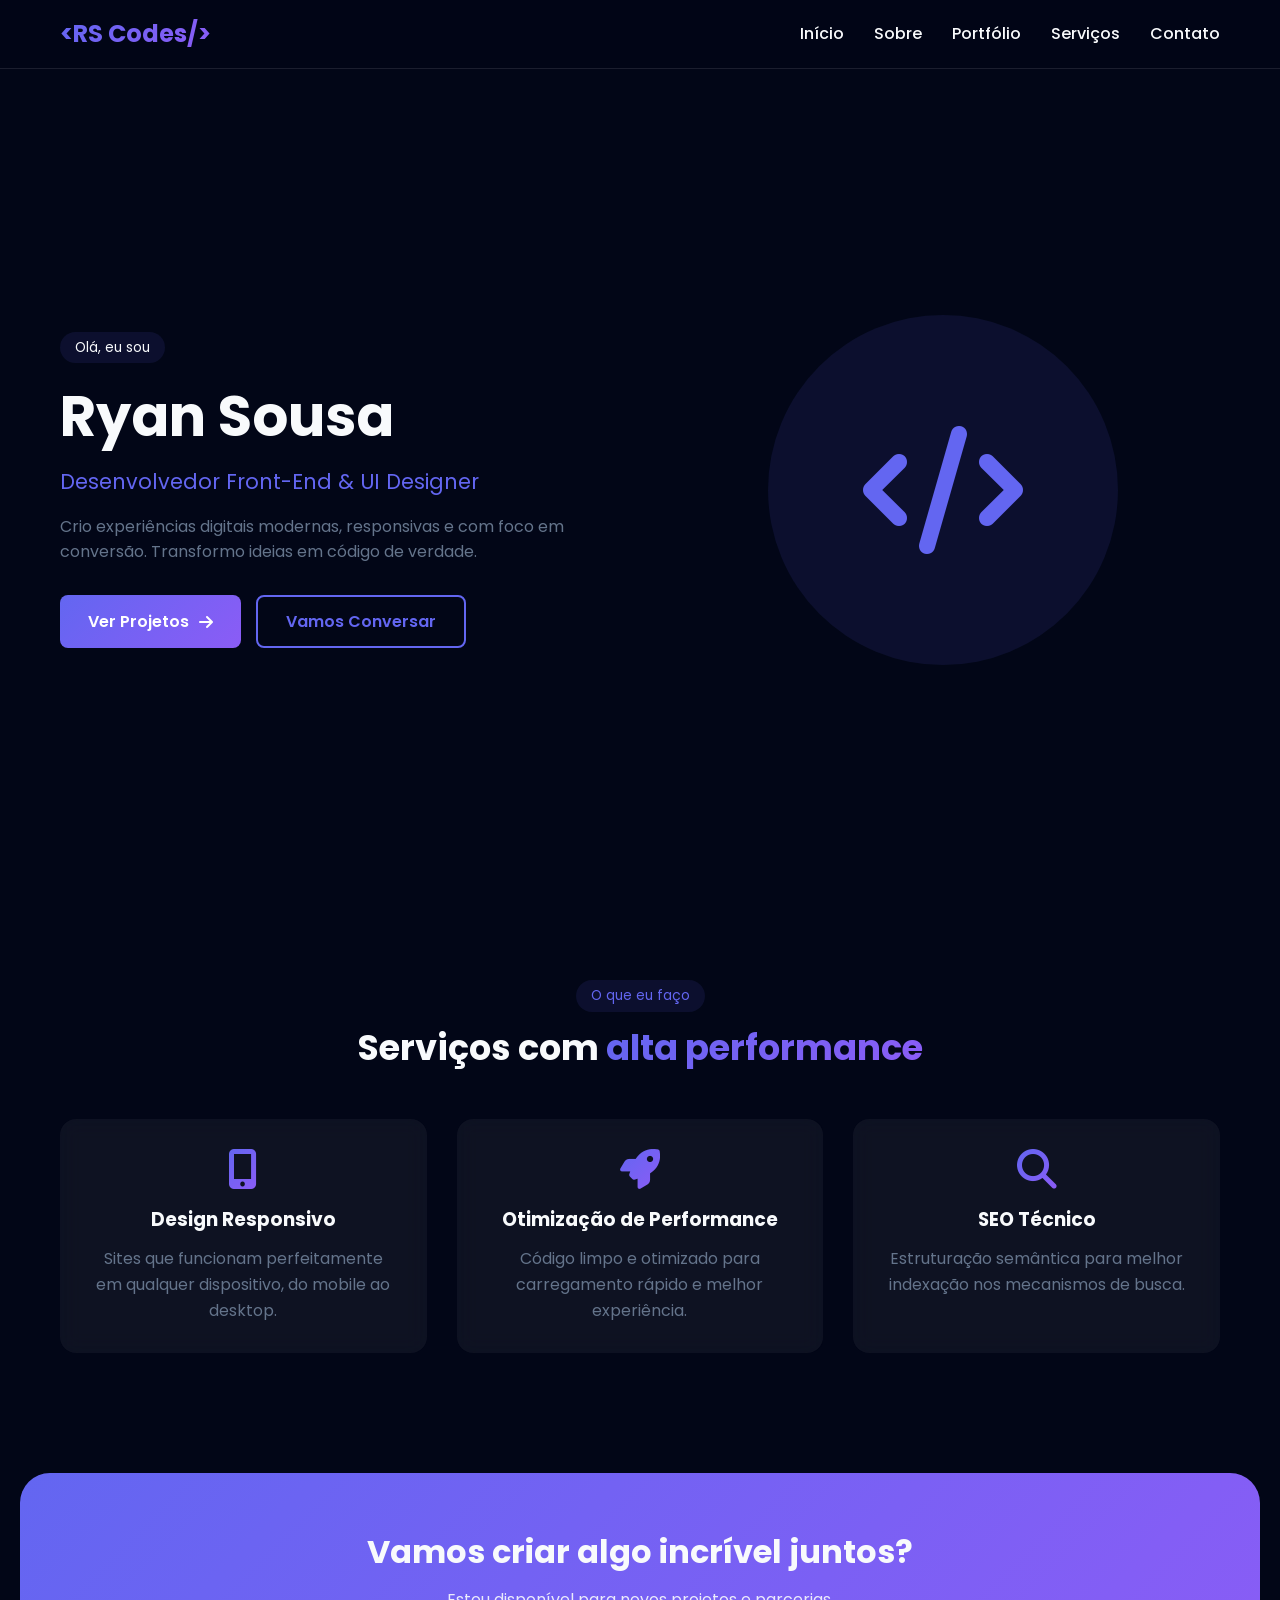
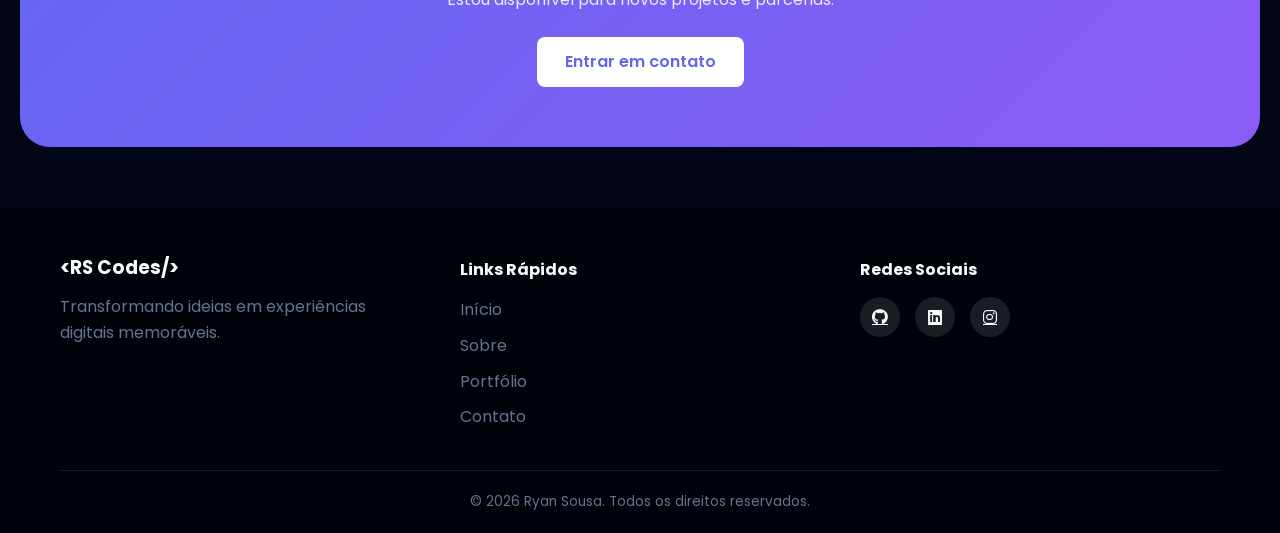
==== index.html @ 6f267587 "Primeira versão do portfólio" ====
<!DOCTYPE html>
<html lang="pt-br">
<head>
    <!-- Google tag (gtag.js) -->
<script async src="https://www.googletagmanager.com/gtag/js?id=G-TCRQMW9Z9D"></script>
<script>
  window.dataLayer = window.dataLayer || [];
  function gtag(){dataLayer.push(arguments);}
  gtag('js', new Date());

  gtag('config', 'G-TCRQMW9Z9D');
</script>


    <meta charset="UTF-8">
    <meta name="viewport" content="width=device-width, initial-scale=1.0, user-scalable=yes">
    <meta name="description" content="Portfólio profissional de desenvolvedor front-end especializado em criação de sites responsivos e experiências digitais incríveis.">
    <meta name="keywords" content="desenvolvedor front-end, portfólio, programador, web design, UX/UI">
    <meta name="author" content="Lucas Mendes">
    <meta name="robots" content="index, follow">
    <title>RS Codes | Portfólio Front-End</title>
    <link rel="icon" type="image/x-icon" href="data:image/svg+xml,<svg xmlns='http://www.w3.org/2000/svg' viewBox='0 0 100 100'><text y='.9em' font-size='90'>⚡</text></svg>">
    <link rel="preconnect" href="https://fonts.googleapis.com">
    <link rel="preconnect" href="https://fonts.gstatic.com" crossorigin>
    <link href="https://fonts.googleapis.com/css2?family=Poppins:wght@300;400;500;600;700;800&display=swap" rel="stylesheet">
    <link rel="stylesheet" href="https://cdnjs.cloudflare.com/ajax/libs/font-awesome/6.4.0/css/all.min.css">
    <link rel="stylesheet" href="css/style.css">
</head>
<body>
    <header>
        <nav class="navbar">
            <div class="container">
                <div class="logo">
                    <a href="index.html">&lt;RS Codes/&gt;</a>
                </div>
                <button class="menu-toggle" id="menuToggle" aria-label="Abrir menu">
                    <i class="fas fa-bars"></i>
                </button>
                <ul class="nav-menu" id="navMenu">
                    <li><a href="index.html" class="active">Início</a></li>
                    <li><a href="sobre.html">Sobre</a></li>
                    <li><a href="portfolio.html">Portfólio</a></li>
                    <li><a href="servicos.html">Serviços</a></li>
                    <li><a href="contato.html">Contato</a></li>
                </ul>
            </div>
        </nav>
    </header>

    <main>
        <section class="hero">
            <div class="container">
                <div class="hero-content">
                    <span class="badge">Olá, eu sou</span>
                    <h1 id="typewriter">Ryan Sousa</h1>
                    <p class="hero-subtitle">Desenvolvedor Front-End & UI Designer</p>
                    <p class="hero-description">Crio experiências digitais modernas, responsivas e com foco em conversão. Transformo ideias em código de verdade.</p>
                    <div class="hero-buttons">
                        <a href="portfolio.html" class="btn btn-primary">Ver Projetos <i class="fas fa-arrow-right"></i></a>
                        <a href="contato.html" class="btn btn-outline">Vamos Conversar</a>
                    </div>
                </div>
                <div class="hero-image">
                    <div class="code-icon">
                        <i class="fas fa-code"></i>
                    </div>
                </div>
            </div>
        </section>

        <section class="services-preview">
            <div class="container">
                <div class="section-header">
                    <span class="section-tag">O que eu faço</span>
                    <h2>Serviços com <span class="gradient-text">alta performance</span></h2>
                </div>
                <div class="services-grid">
                    <div class="service-card">
                        <i class="fas fa-mobile-alt"></i>
                        <h3>Design Responsivo</h3>
                        <p>Sites que funcionam perfeitamente em qualquer dispositivo, do mobile ao desktop.</p>
                    </div>
                    <div class="service-card">
                        <i class="fas fa-rocket"></i>
                        <h3>Otimização de Performance</h3>
                        <p>Código limpo e otimizado para carregamento rápido e melhor experiência.</p>
                    </div>
                    <div class="service-card">
                        <i class="fas fa-search"></i>
                        <h3>SEO Técnico</h3>
                        <p>Estruturação semântica para melhor indexação nos mecanismos de busca.</p>
                    </div>
                </div>
            </div>
        </section>

        <section class="cta">
            <div class="container">
                <h2>Vamos criar algo incrível juntos?</h2>
                <p>Estou disponível para novos projetos e parcerias.</p>
                <a href="contato.html" class="btn btn-primary">Entrar em contato</a>
            </div>
        </section>
    </main>

    <footer>
        <div class="container">
            <div class="footer-content">
                <div class="footer-info">
                    <h3>&lt;RS Codes/&gt;</h3>
                    <p>Transformando ideias em experiências digitais memoráveis.</p>
                </div>
                <div class="footer-links">
                    <h4>Links Rápidos</h4>
                    <ul>
                        <li><a href="index.html">Início</a></li>
                        <li><a href="sobre.html">Sobre</a></li>
                        <li><a href="portfolio.html">Portfólio</a></li>
                        <li><a href="contato.html">Contato</a></li>
                    </ul>
                </div>
                <div class="footer-social">
                    <h4>Redes Sociais</h4>
                    <div class="social-icons">
                        <a href="https://github.com/Rsa-olimpio" aria-label="GitHub"><i class="fab fa-github"></i></a>
                        <a href="https://www.linkedin.com/in/ryan-sousa-7a5516334?utm_source=share_via&utm_content=profile&utm_medium=member_android" aria-label="LinkedIn"><i class="fab fa-linkedin"></i></a>
                        <a href="https://www.instagram.com/_ryans9?igsh=NmV2YW9lNHRuY3Vz" aria-label="Instagram"><i class="fab fa-instagram"></i></a>
                    </div>
                </div>
            </div>
            <div class="footer-bottom">
                <p>&copy; 2026 Ryan Sousa. Todos os direitos reservados.</p>
            </div>
        </div>
    </footer>

    <button id="backToTop" class="back-to-top" aria-label="Voltar ao topo">
        <i class="fas fa-arrow-up"></i>
    </button>

    <script src="js/main.js"></script>
</body>
</html>
---- css/style.css ----
/* ============================================
   VARIÁVEIS E RESET
   ============================================ */
:root {
    --primary: #6366f1;
    --primary-dark: #4f46e5;
    --secondary: #8b5cf6;
    --dark: #0f172a;
    --darker: #020617;
    --light: #f8fafc;
    --gray: #64748b;
    --gray-light: #e2e8f0;
    --success: #10b981;
    --error: #ef4444;
    --gradient: linear-gradient(135deg, var(--primary), var(--secondary));
    --transition: all 0.3s ease;
    --shadow: 0 10px 30px -10px rgba(0, 0, 0, 0.3);
    --shadow-hover: 0 20px 40px -15px rgba(0, 0, 0, 0.4);
}

* {
    margin: 0;
    padding: 0;
    box-sizing: border-box;
}

body {
    font-family: 'Poppins', sans-serif;
    background: var(--darker);
    color: var(--light);
    line-height: 1.6;
    overflow-x: hidden;
}

.container {
    max-width: 1200px;
    margin: 0 auto;
    padding: 0 20px;
}

/* ============================================
   TIPOGRAFIA
   ============================================ */
h1, h2, h3 {
    font-weight: 700;
    line-height: 1.2;
}

.gradient-text {
    background: var(--gradient);
    -webkit-background-clip: text;
    background-clip: text;
    color: transparent;
}

.section-header {
    text-align: center;
    margin-bottom: 50px;
}

.section-tag {
    display: inline-block;
    background: rgba(99, 102, 241, 0.1);
    color: var(--primary);
    padding: 5px 15px;
    border-radius: 50px;
    font-size: 0.85rem;
    margin-bottom: 15px;
}

.section-header h2 {
    font-size: 2.2rem;
}

/* ============================================
   NAVBAR
   ============================================ */
.navbar {
    position: fixed;
    top: 0;
    width: 100%;
    background: rgba(2, 6, 23, 0.95);
    backdrop-filter: blur(10px);
    z-index: 1000;
    padding: 15px 0;
    border-bottom: 1px solid rgba(255, 255, 255, 0.1);
}

.navbar .container {
    display: flex;
    justify-content: space-between;
    align-items: center;
}

.logo a {
    font-size: 1.5rem;
    font-weight: 700;
    background: var(--gradient);
    -webkit-background-clip: text;
    background-clip: text;
    color: transparent;
    text-decoration: none;
}

.nav-menu {
    display: flex;
    list-style: none;
    gap: 30px;
}

.nav-menu a {
    color: var(--light);
    text-decoration: none;
    font-weight: 500;
    transition: var(--transition);
    position: relative;
}

.nav-menu a:hover,
.nav-menu a.active {
    color: var(--primary);
}

.nav-menu a.active::after {
    content: '';
    position: absolute;
    bottom: -8px;
    left: 0;
    width: 100%;
    height: 2px;
    background: var(--gradient);
}

.menu-toggle {
    display: none;
    background: none;
    border: none;
    color: var(--light);
    font-size: 1.5rem;
    cursor: pointer;
}

/* ============================================
   HERO SECTION
   ============================================ */
.hero {
    min-height: 100vh;
    display: flex;
    align-items: center;
    padding-top: 80px;
}

.hero .container {
    display: grid;
    grid-template-columns: 1fr 1fr;
    gap: 50px;
    align-items: center;
}

.hero-content .badge {
    display: inline-block;
    background: rgba(99, 102, 241, 0.1);
    padding: 5px 15px;
    border-radius: 50px;
    font-size: 0.85rem;
    margin-bottom: 20px;
}

.hero-content h1 {
    font-size: 3.5rem;
    margin-bottom: 15px;
}

.hero-subtitle {
    font-size: 1.3rem;
    color: var(--primary);
    margin-bottom: 15px;
}

.hero-description {
    color: var(--gray);
    margin-bottom: 30px;
}

.hero-buttons {
    display: flex;
    gap: 15px;
}

.btn {
    padding: 12px 28px;
    border-radius: 8px;
    text-decoration: none;
    font-weight: 600;
    transition: var(--transition);
    display: inline-flex;
    align-items: center;
    gap: 10px;
}

.btn-primary {
    background: var(--gradient);
    color: white;
}

.btn-primary:hover {
    transform: translateY(-3px);
    box-shadow: 0 10px 25px -5px rgba(99, 102, 241, 0.5);
}

.btn-outline {
    border: 2px solid var(--primary);
    color: var(--primary);
}

.btn-outline:hover {
    background: var(--primary);
    color: white;
}

.hero-image {
    display: flex;
    justify-content: center;
}

.code-icon {
    width: 350px;
    height: 350px;
    background: rgba(99, 102, 241, 0.1);
    border-radius: 50%;
    display: flex;
    align-items: center;
    justify-content: center;
    font-size: 8rem;
    color: var(--primary);
    animation: float 3s ease-in-out infinite;
}

@keyframes float {
    0%, 100% { transform: translateY(0); }
    50% { transform: translateY(-20px); }
}

/* ============================================
   SERVIÇOS PREVIEW
   ============================================ */
.services-preview {
    padding: 80px 0;
}

.services-grid {
    display: grid;
    grid-template-columns: repeat(auto-fit, minmax(300px, 1fr));
    gap: 30px;
}

.service-card {
    background: rgba(255, 255, 255, 0.05);
    padding: 30px;
    border-radius: 16px;
    text-align: center;
    transition: var(--transition);
    backdrop-filter: blur(10px);
}

.service-card:hover {
    transform: translateY(-10px);
    background: rgba(255, 255, 255, 0.08);
    box-shadow: var(--shadow);
}

.service-card i {
    font-size: 2.5rem;
    background: var(--gradient);
    -webkit-background-clip: text;
    background-clip: text;
    color: transparent;
    margin-bottom: 20px;
}

.service-card h3 {
    margin-bottom: 15px;
}

.service-card p {
    color: var(--gray);
}

/* ============================================
   CTA SECTION
   ============================================ */
.cta {
    background: var(--gradient);
    padding: 60px 0;
    text-align: center;
    border-radius: 30px;
    margin: 40px 20px;
}

.cta h2 {
    font-size: 2rem;
    margin-bottom: 15px;
}

.cta p {
    margin-bottom: 25px;
    opacity: 0.9;
}

.cta .btn-primary {
    background: white;
    color: var(--primary);
}

/* ============================================
   PAGE HEADER
   ============================================ */
.page-header {
    padding: 150px 0 60px;
    text-align: center;
    background: linear-gradient(135deg, rgba(99, 102, 241, 0.1), transparent);
}

.page-header h1 {
    font-size: 3rem;
    margin-bottom: 15px;
}

/* ============================================
   ABOUT PAGE
   ============================================ */
.about-section {
    padding: 60px 0;
}

.about-grid {
    display: grid;
    grid-template-columns: 1fr 1fr;
    gap: 50px;
    align-items: center;
}

.about-text h2 {
    margin-bottom: 20px;
}

.about-text p {
    color: var(--gray);
    margin-bottom: 20px;
}

.about-stats {
    display: flex;
    gap: 30px;
    margin-top: 30px;
}

.stat {
    text-align: center;
}

.stat-number {
    display: block;
    font-size: 2rem;
    font-weight: 700;
    color: var(--primary);
}

.stat-label {
    font-size: 0.85rem;
    color: var(--gray);
}

.about-icon {
    width: 100%;
    height: 400px;
    background: rgba(99, 102, 241, 0.1);
    border-radius: 30px;
    display: flex;
    align-items: center;
    justify-content: center;
    font-size: 8rem;
    color: var(--primary);
}

/* ============================================
   SKILLS SECTION
   ============================================ */
.skills-section {
    padding: 60px 0;
    background: rgba(255, 255, 255, 0.02);
}

.skills-grid {
    max-width: 800px;
    margin: 0 auto;
}

.skill-item {
    margin-bottom: 25px;
}

.skill-info {
    display: flex;
    justify-content: space-between;
    margin-bottom: 8px;
}

.skill-bar {
    background: rgba(255, 255, 255, 0.1);
    height: 10px;
    border-radius: 10px;
    overflow: hidden;
}

.skill-progress {
    width: 0;
    height: 100%;
    background: var(--gradient);
    border-radius: 10px;
    transition: width 1s ease;
}

/* ============================================
   PORTFOLIO PAGE
   ============================================ */
.portfolio-section {
    padding: 60px 0;
}

.portfolio-filters {
    display: flex;
    justify-content: center;
    gap: 15px;
    margin-bottom: 40px;
    flex-wrap: wrap;
}

.filter-btn {
    background: rgba(255, 255, 255, 0.05);
    border: none;
    color: var(--light);
    padding: 8px 20px;
    border-radius: 50px;
    cursor: pointer;
    transition: var(--transition);
}

.filter-btn.active,
.filter-btn:hover {
    background: var(--gradient);
}

.portfolio-grid {
    display: grid;
    grid-template-columns: repeat(auto-fill, minmax(350px, 1fr));
    gap: 30px;
}

.portfolio-card {
    background: rgba(255, 255, 255, 0.05);
    border-radius: 16px;
    overflow: hidden;
    transition: var(--transition);
    position: relative;
}

.portfolio-card:hover {
    transform: translateY(-5px);
    box-shadow: var(--shadow);
}

.card-image {
    height: 200px;
    background: linear-gradient(135deg, var(--primary-dark), var(--secondary));
    display: flex;
    align-items: center;
    justify-content: center;
    font-size: 4rem;
    color: white;
}

.card-content {
    padding: 20px;
}

.card-content h3 {
    margin-bottom: 10px;
}

.card-content p {
    color: var(--gray);
    font-size: 0.9rem;
    margin-bottom: 15px;
}

.card-tech {
    display: flex;
    gap: 10px;
    flex-wrap: wrap;
    margin-bottom: 15px;
}

.card-tech span {
    background: rgba(99, 102, 241, 0.2);
    padding: 4px 10px;
    border-radius: 50px;
    font-size: 0.75rem;
}

.card-hover-info {
    display: flex;
    gap: 15px;
    font-size: 0.8rem;
    color: var(--primary);
    opacity: 0;
    transition: opacity 0.3s ease;
}

.portfolio-card:hover .card-hover-info {
    opacity: 1;
}

/* ============================================
   SERVICES FULL PAGE
   ============================================ */
.services-full {
    padding: 60px 0;
}

.services-grid-full {
    display: grid;
    grid-template-columns: repeat(auto-fit, minmax(280px, 1fr));
    gap: 30px;
}

.service-full-card {
    background: rgba(255, 255, 255, 0.05);
    padding: 30px;
    border-radius: 16px;
    text-align: center;
    transition: var(--transition);
}

.service-full-card:hover {
    transform: translateY(-5px);
    background: rgba(255, 255, 255, 0.08);
}

.service-icon i {
    font-size: 3rem;
    background: var(--gradient);
    -webkit-background-clip: text;
    background-clip: text;
    color: transparent;
    margin-bottom: 20px;
}

.service-full-card h3 {
    margin-bottom: 15px;
}

.service-features {
    list-style: none;
    margin: 20px 0;
    text-align: left;
}

.service-features li {
    margin: 10px 0;
    display: flex;
    align-items: center;
    gap: 10px;
    color: var(--gray);
}

.service-features li i {
    font-size: 0.9rem;
    color: var(--success);
}

.service-price {
    font-size: 1.5rem;
    font-weight: 700;
    color: var(--primary);
    margin-top: 20px;
}

/* ============================================
   FAQ SECTION
   ============================================ */
.faq-section {
    padding: 60px 0;
    background: rgba(255, 255, 255, 0.02);
}

.faq-grid {
    max-width: 800px;
    margin: 0 auto;
}

.faq-item {
    background: rgba(255, 255, 255, 0.05);
    margin-bottom: 15px;
    border-radius: 12px;
    overflow: hidden;
}

.faq-question {
    display: flex;
    justify-content: space-between;
    align-items: center;
    padding: 20px;
    cursor: pointer;
    transition: var(--transition);
}

.faq-question:hover {
    background: rgba(255, 255, 255, 0.1);
}

.faq-question i {
    transition: transform 0.3s ease;
}

.faq-item.active .faq-question i {
    transform: rotate(180deg);
}

.faq-answer {
    max-height: 0;
    overflow: hidden;
    transition: max-height 0.3s ease;
    padding: 0 20px;
    color: var(--gray);
}

.faq-item.active .faq-answer {
    max-height: 150px;
    padding: 0 20px 20px;
}

/* ============================================
   CONTACT PAGE
   ============================================ */
.contact-section {
    padding: 60px 0;
}

.contact-grid {
    display: grid;
    grid-template-columns: 1fr 1fr;
    gap: 50px;
}

.contact-info h2 {
    margin-bottom: 30px;
}

.info-item {
    display: flex;
    gap: 20px;
    margin-bottom: 30px;
    align-items: flex-start;
}

.info-item i {
    font-size: 1.5rem;
    color: var(--primary);
}

.info-item h3 {
    margin-bottom: 5px;
}

.info-item p {
    color: var(--gray);
}

.contact-form {
    background: rgba(255, 255, 255, 0.05);
    padding: 30px;
    border-radius: 16px;
}

.form-group {
    margin-bottom: 20px;
}

.form-group label {
    display: block;
    margin-bottom: 8px;
    font-weight: 500;
}

.form-group input,
.form-group textarea {
    width: 100%;
    padding: 12px 15px;
    background: rgba(255, 255, 255, 0.1);
    border: 1px solid rgba(255, 255, 255, 0.2);
    border-radius: 8px;
    color: var(--light);
    font-family: inherit;
    transition: var(--transition);
}

.form-group input:focus,
.form-group textarea:focus {
    outline: none;
    border-color: var(--primary);
}

.form-group input.error,
.form-group textarea.error {
    border-color: var(--error);
}

.error-message {
    color: var(--error);
    font-size: 0.8rem;
    margin-top: 5px;
    display: block;
}

.btn-submit {
    width: 100%;
    padding: 12px;
    background: var(--gradient);
    border: none;
    color: white;
    font-weight: 600;
    border-radius: 8px;
    cursor: pointer;
    transition: var(--transition);
}

.btn-submit:hover {
    transform: translateY(-2px);
}

/* Modal */
.modal {
    display: none;
    position: fixed;
    top: 0;
    left: 0;
    width: 100%;
    height: 100%;
    background: rgba(0, 0, 0, 0.8);
    z-index: 2000;
    align-items: center;
    justify-content: center;
}

.modal-content {
    background: var(--dark);
    padding: 40px;
    border-radius: 16px;
    text-align: center;
    max-width: 400px;
    animation: modalPop 0.3s ease;
}

@keyframes modalPop {
    from {
        transform: scale(0.8);
        opacity: 0;
    }
    to {
        transform: scale(1);
        opacity: 1;
    }
}

.modal-content i {
    font-size: 4rem;
    color: var(--success);
    margin-bottom: 20px;
}

.modal-content h3 {
    margin-bottom: 10px;
}

.modal-content button {
    margin-top: 20px;
    padding: 8px 20px;
    background: var(--gradient);
    border: none;
    color: white;
    border-radius: 8px;
    cursor: pointer;
}

/* Loading Spinner */
.loading {
    position: relative;
    opacity: 0.7;
    pointer-events: none;
}

.loading::after {
    content: '';
    position: absolute;
    top: 50%;
    left: 50%;
    width: 20px;
    height: 20px;
    border: 2px solid white;
    border-top-color: transparent;
    border-radius: 50%;
    animation: spin 0.8s linear infinite;
    margin-left: -10px;
    margin-top: -10px;
}

@keyframes spin {
    to { transform: rotate(360deg); }
}

/* ============================================
   BACK TO TOP BUTTON
   ============================================ */
.back-to-top {
    position: fixed;
    bottom: 30px;
    right: 30px;
    width: 50px;
    height: 50px;
    background: var(--gradient);
    border: none;
    border-radius: 50%;
    color: white;
    cursor: pointer;
    display: none;
    align-items: center;
    justify-content: center;
    transition: var(--transition);
    z-index: 999;
}

.back-to-top:hover {
    transform: translateY(-5px);
}

.back-to-top.show {
    display: flex;
}

/* ============================================
   FOOTER
   ============================================ */
footer {
    background: rgba(0, 0, 0, 0.5);
    padding: 50px 0 20px;
    margin-top: 60px;
}

.footer-content {
    display: grid;
    grid-template-columns: repeat(auto-fit, minmax(250px, 1fr));
    gap: 40px;
    margin-bottom: 30px;
}

.footer-info h3 {
    margin-bottom: 15px;
}

.footer-info p {
    color: var(--gray);
}

.footer-links h4,
.footer-social h4 {
    margin-bottom: 15px;
}

.footer-links ul {
    list-style: none;
}

.footer-links li {
    margin-bottom: 10px;
}

.footer-links a {
    color: var(--gray);
    text-decoration: none;
    transition: var(--transition);
}

.footer-links a:hover {
    color: var(--primary);
}

.social-icons {
    display: flex;
    gap: 15px;
}

.social-icons a {
    width: 40px;
    height: 40px;
    background: rgba(255, 255, 255, 0.1);
    border-radius: 50%;
    display: flex;
    align-items: center;
    justify-content: center;
    color: var(--light);
    transition: var(--transition);
}

.social-icons a:hover {
    background: var(--primary);
    transform: translateY(-3px);
}

.footer-bottom {
    text-align: center;
    padding-top: 20px;
    border-top: 1px solid rgba(255, 255, 255, 0.1);
    color: var(--gray);
    font-size: 0.85rem;
}

/* ============================================
   RESPONSIVE DESIGN
   ============================================ */
@media (max-width: 768px) {
    .menu-toggle {
        display: block;
    }

    .nav-menu {
        position: fixed;
        top: 70px;
        left: -100%;
        width: 100%;
        height: calc(100vh - 70px);
        background: var(--darker);
        flex-direction: column;
        align-items: center;
        justify-content: center;
        transition: var(--transition);
        gap: 40px;
    }

    .nav-menu.active {
        left: 0;
    }

    .hero .container {
        grid-template-columns: 1fr;
        text-align: center;
    }

    .hero-buttons {
        justify-content: center;
    }

    .about-grid,
    .contact-grid {
        grid-template-columns: 1fr;
    }

    .portfolio-grid {
        grid-template-columns: 1fr;
    }

    .section-header h2 {
        font-size: 1.8rem;
    }

    .hero-content h1 {
        font-size: 2.5rem;
    }

    .page-header h1 {
        font-size: 2.2rem;
    }
}

@media (max-width: 480px) {
    .hero-buttons {
        flex-direction: column;
    }

    .about-stats {
        flex-direction: column;
    }

    .portfolio-filters {
        gap: 10px;
    }

    .filter-btn {
        padding: 5px 12px;
        font-size: 0.8rem;
    }
}
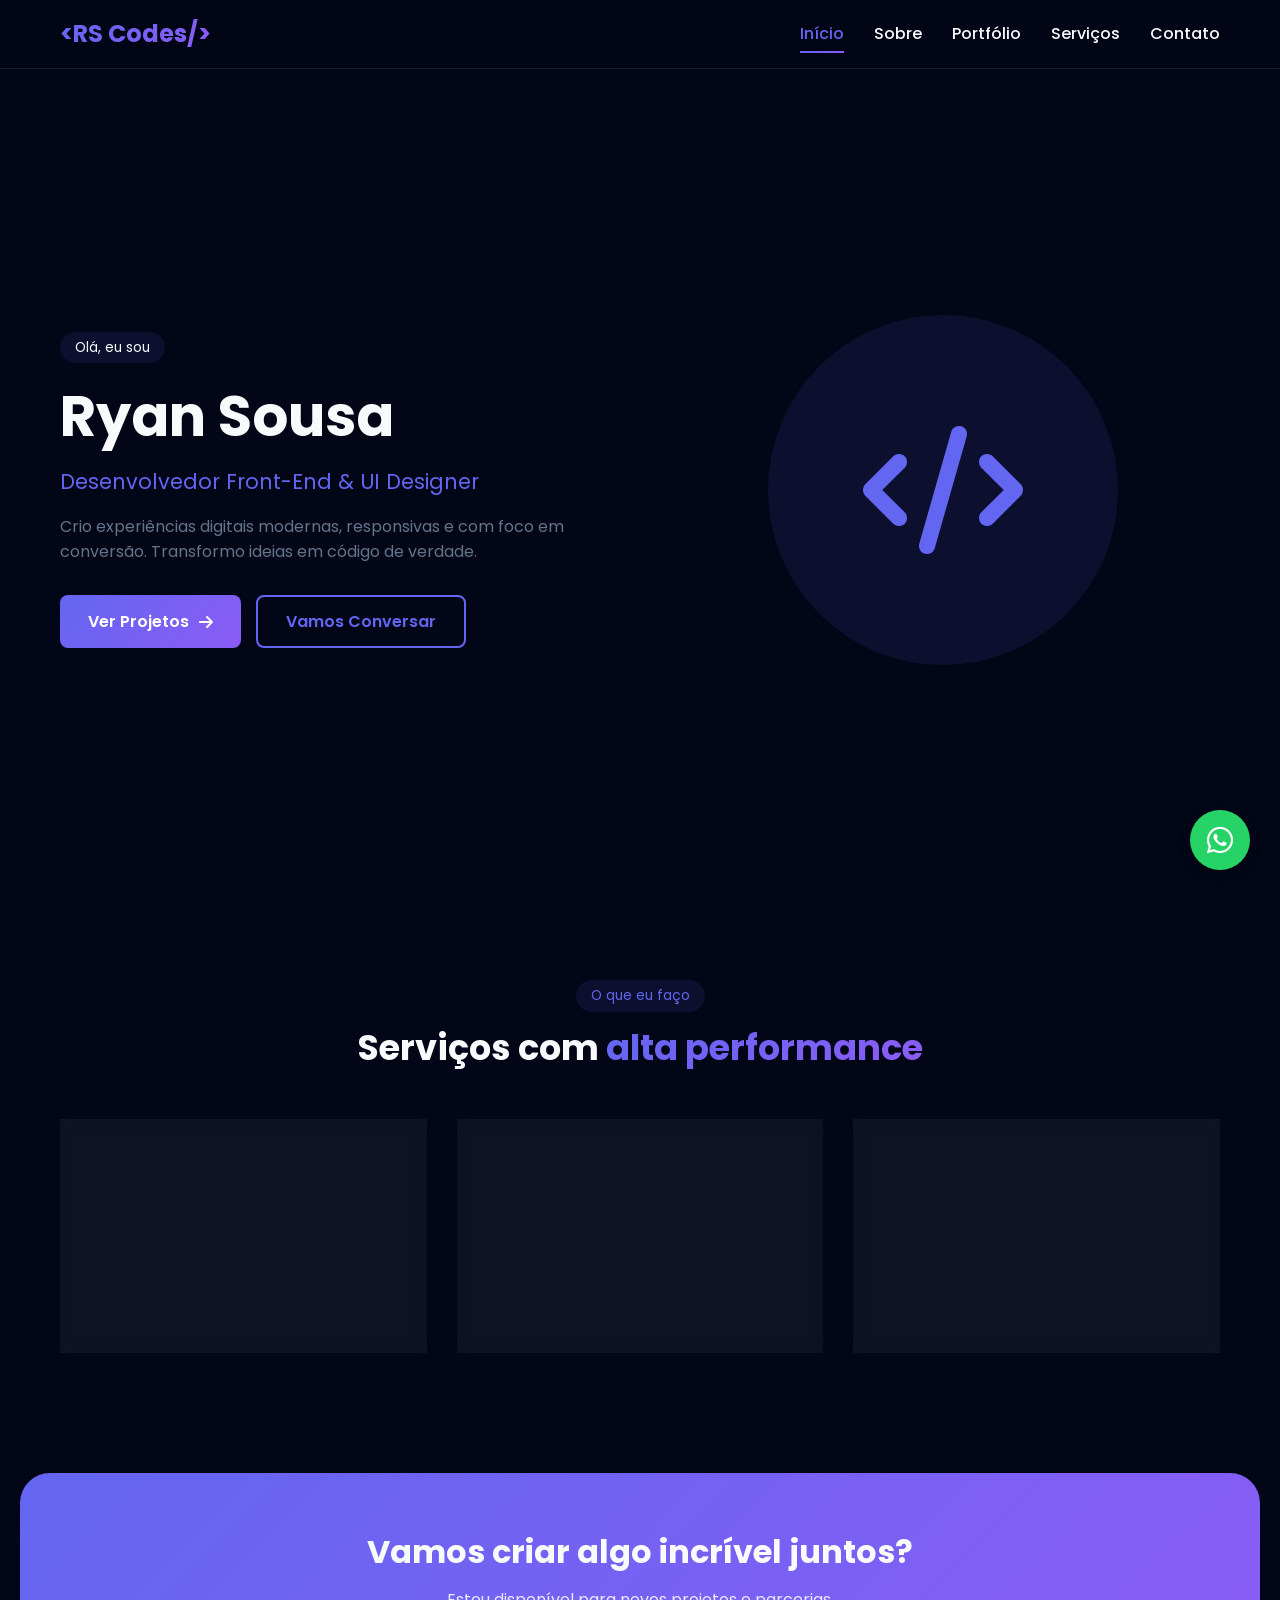
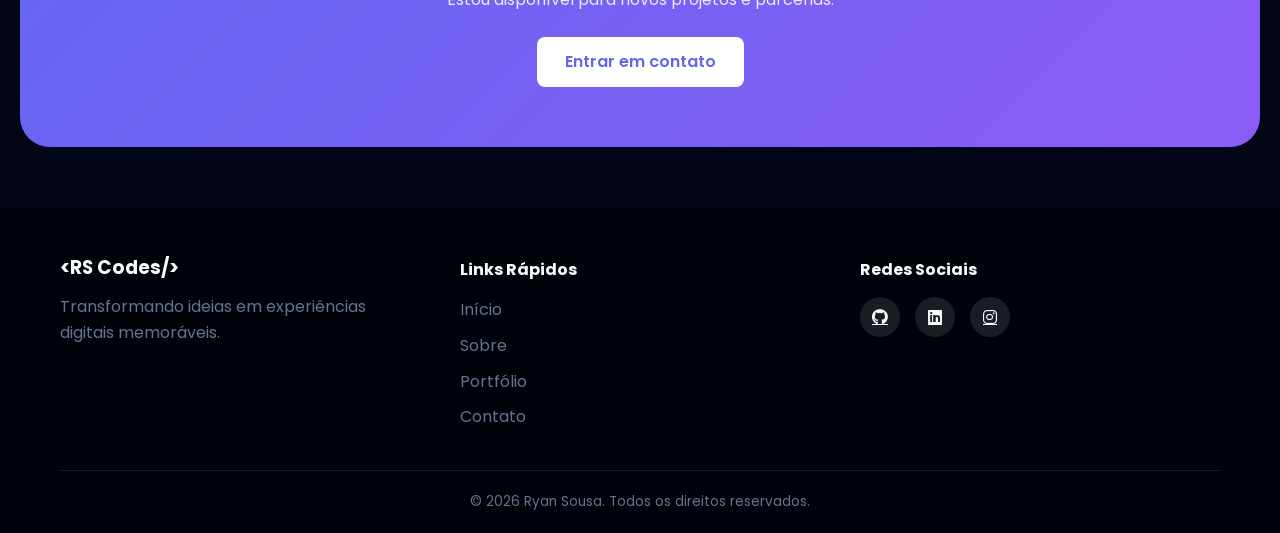
==== commit 2ce75001: "Adiciona botão WhatsApp flutuante" ====
--- a/index.html
+++ b/index.html
@@ -4,11 +4,11 @@
     <!-- Google tag (gtag.js) -->
 <script async src="https://www.googletagmanager.com/gtag/js?id=G-TCRQMW9Z9D"></script>
 <script>
-  window.dataLayer = window.dataLayer || [];
-  function gtag(){dataLayer.push(arguments);}
-  gtag('js', new Date());
+window.dataLayer = window.dataLayer || [];
+function gtag(){dataLayer.push(arguments);}
+gtag('js', new Date());
 
-  gtag('config', 'G-TCRQMW9Z9D');
+gtag('config', 'G-TCRQMW9Z9D');
 </script>
 
 
@@ -26,6 +26,17 @@
     <link rel="stylesheet" href="https://cdnjs.cloudflare.com/ajax/libs/font-awesome/6.4.0/css/all.min.css">
     <link rel="stylesheet" href="css/style.css">
 </head>
+
+    <!-- Botão WhatsApp Flutuante -->
+    <a href="https://wa.me/5592984849432?text=Olá!%20Vi%20seu%20portfólio%20e%20gostaria%20de%20mais%20informações!" 
+    class="whatsapp-float" 
+    target="_blank"
+    aria-label="Fale conosco pelo WhatsApp">
+        <i class="fab fa-whatsapp"></i>
+    </a>    
+
+    <script src="js/main.js"></script>
+</body>
 <body>
     <header>
         <nav class="navbar">
--- a/css/style.css
+++ b/css/style.css
@@ -999,4 +999,30 @@
         padding: 5px 12px;
         font-size: 0.8rem;
     }
+}
+/* BOTÃO WHATSAPP FLUTUANTE */
+
+.whatsapp-float {
+    position: fixed;
+    bottom: 30px;
+    right: 30px;
+    background-color: #25d366;
+    color: white;
+    width: 60px;
+    height: 60px;
+    border-radius: 50%;
+    display: flex;
+    align-items: center;
+    justify-content: center;
+    font-size: 30px;
+    text-decoration: none;
+    box-shadow: 0 4px 10px rgba(0, 0, 0, 0.3);
+    transition: all 0.3s ease;
+    z-index: 999;
+}
+
+.whatsapp-float:hover {
+    background-color: #128C7E;
+    transform: scale(1.1);
+    box-shadow: 0 6px 15px rgba(0, 0, 0, 0.4);
 }
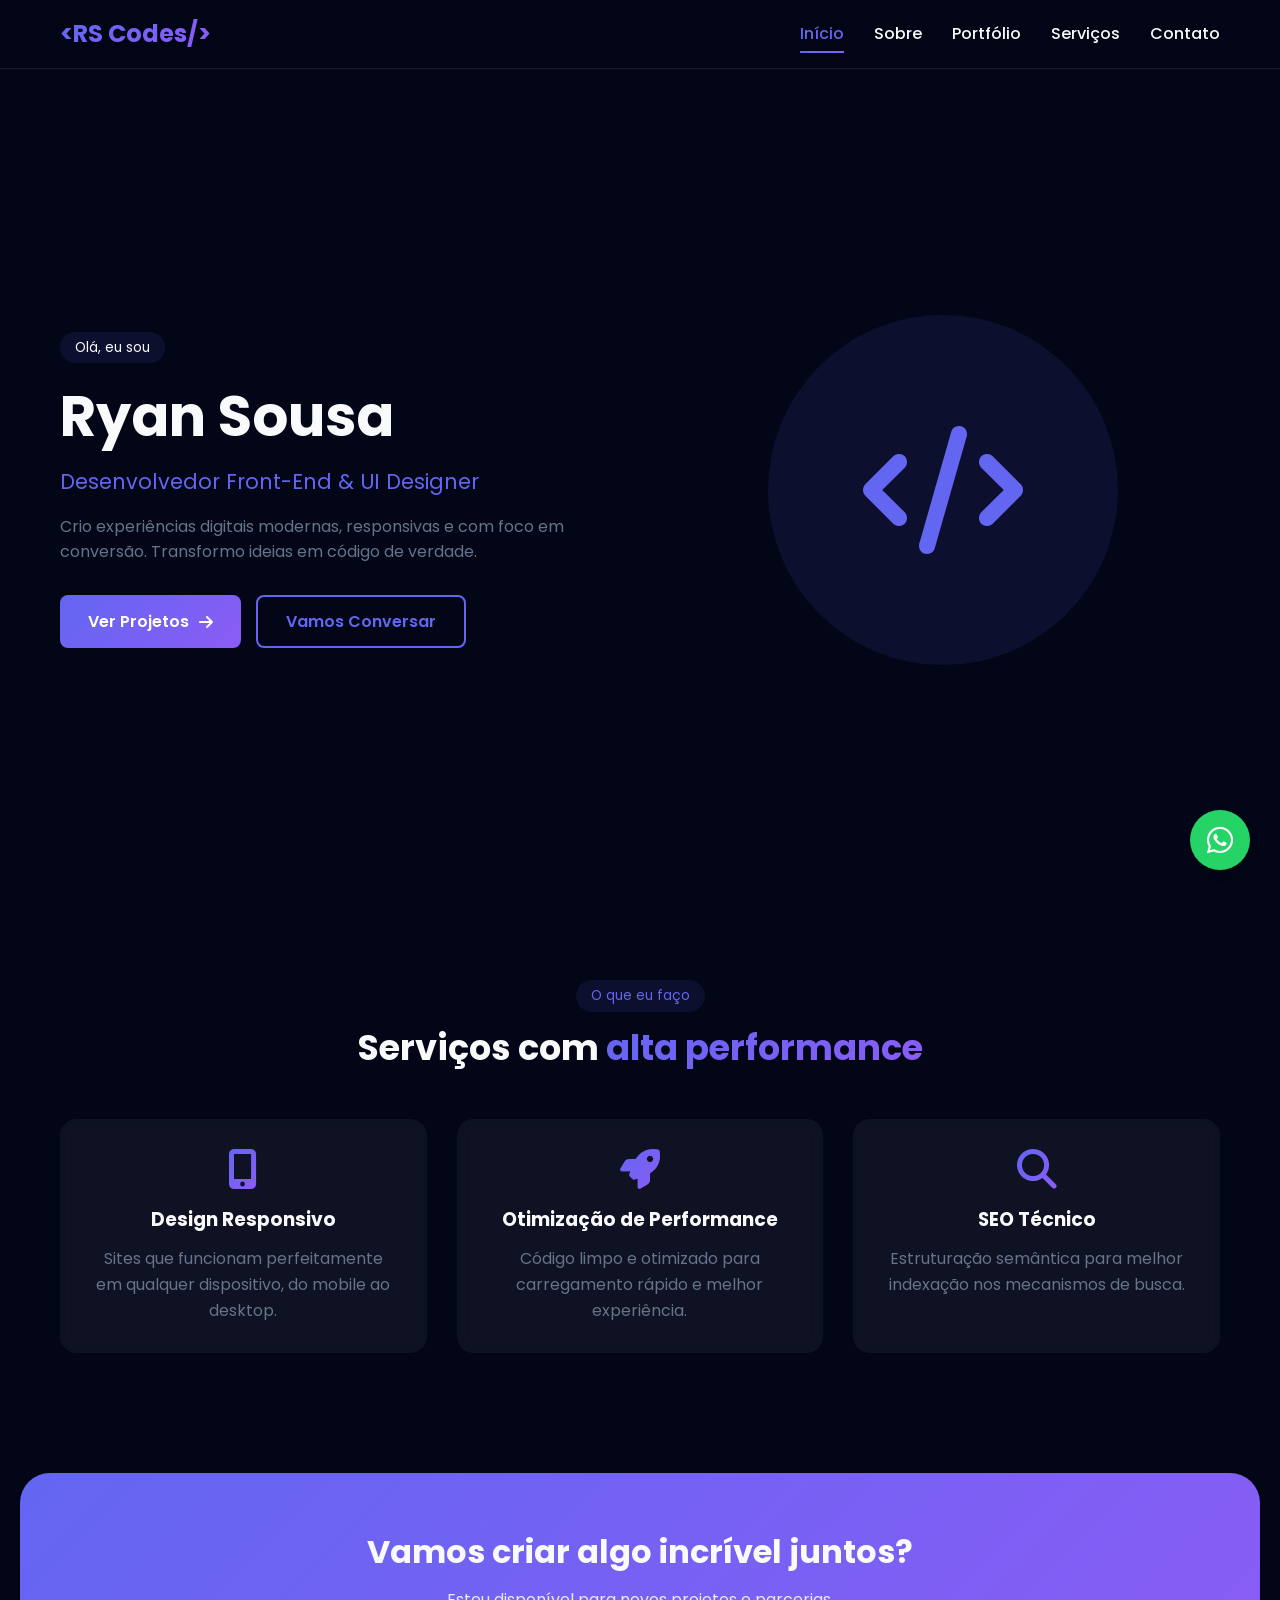
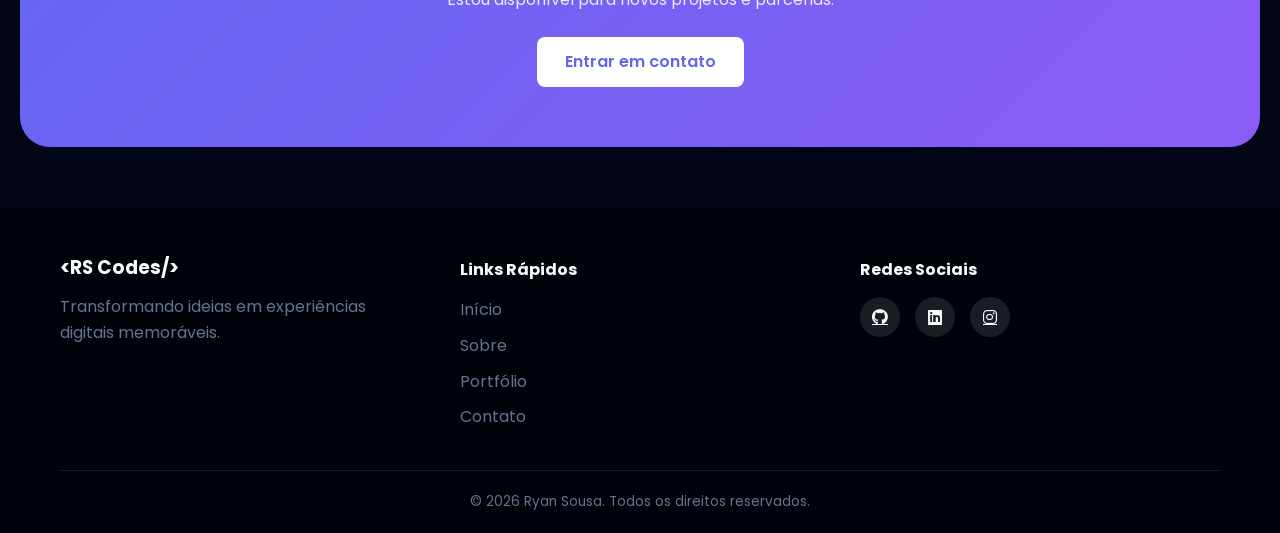
==== commit 3a762e20: "Update WhatsApp contact link in index.html removi o nº de whatsApp" ====
--- a/index.html
+++ b/index.html
@@ -28,7 +28,7 @@
 </head>
 
     <!-- Botão WhatsApp Flutuante -->
-    <a href="https://wa.me/5592984849432?text=Olá!%20Vi%20seu%20portfólio%20e%20gostaria%20de%20mais%20informações!" 
+    <a href="https://wa.me/55999999999999?text=Olá!%20Vi%20seu%20portfólio%20e%20gostaria%20de%20mais%20informações!" 
     class="whatsapp-float" 
     target="_blank"
     aria-label="Fale conosco pelo WhatsApp">
@@ -151,4 +151,4 @@
 
     <script src="js/main.js"></script>
 </body>
-</html>+</html>
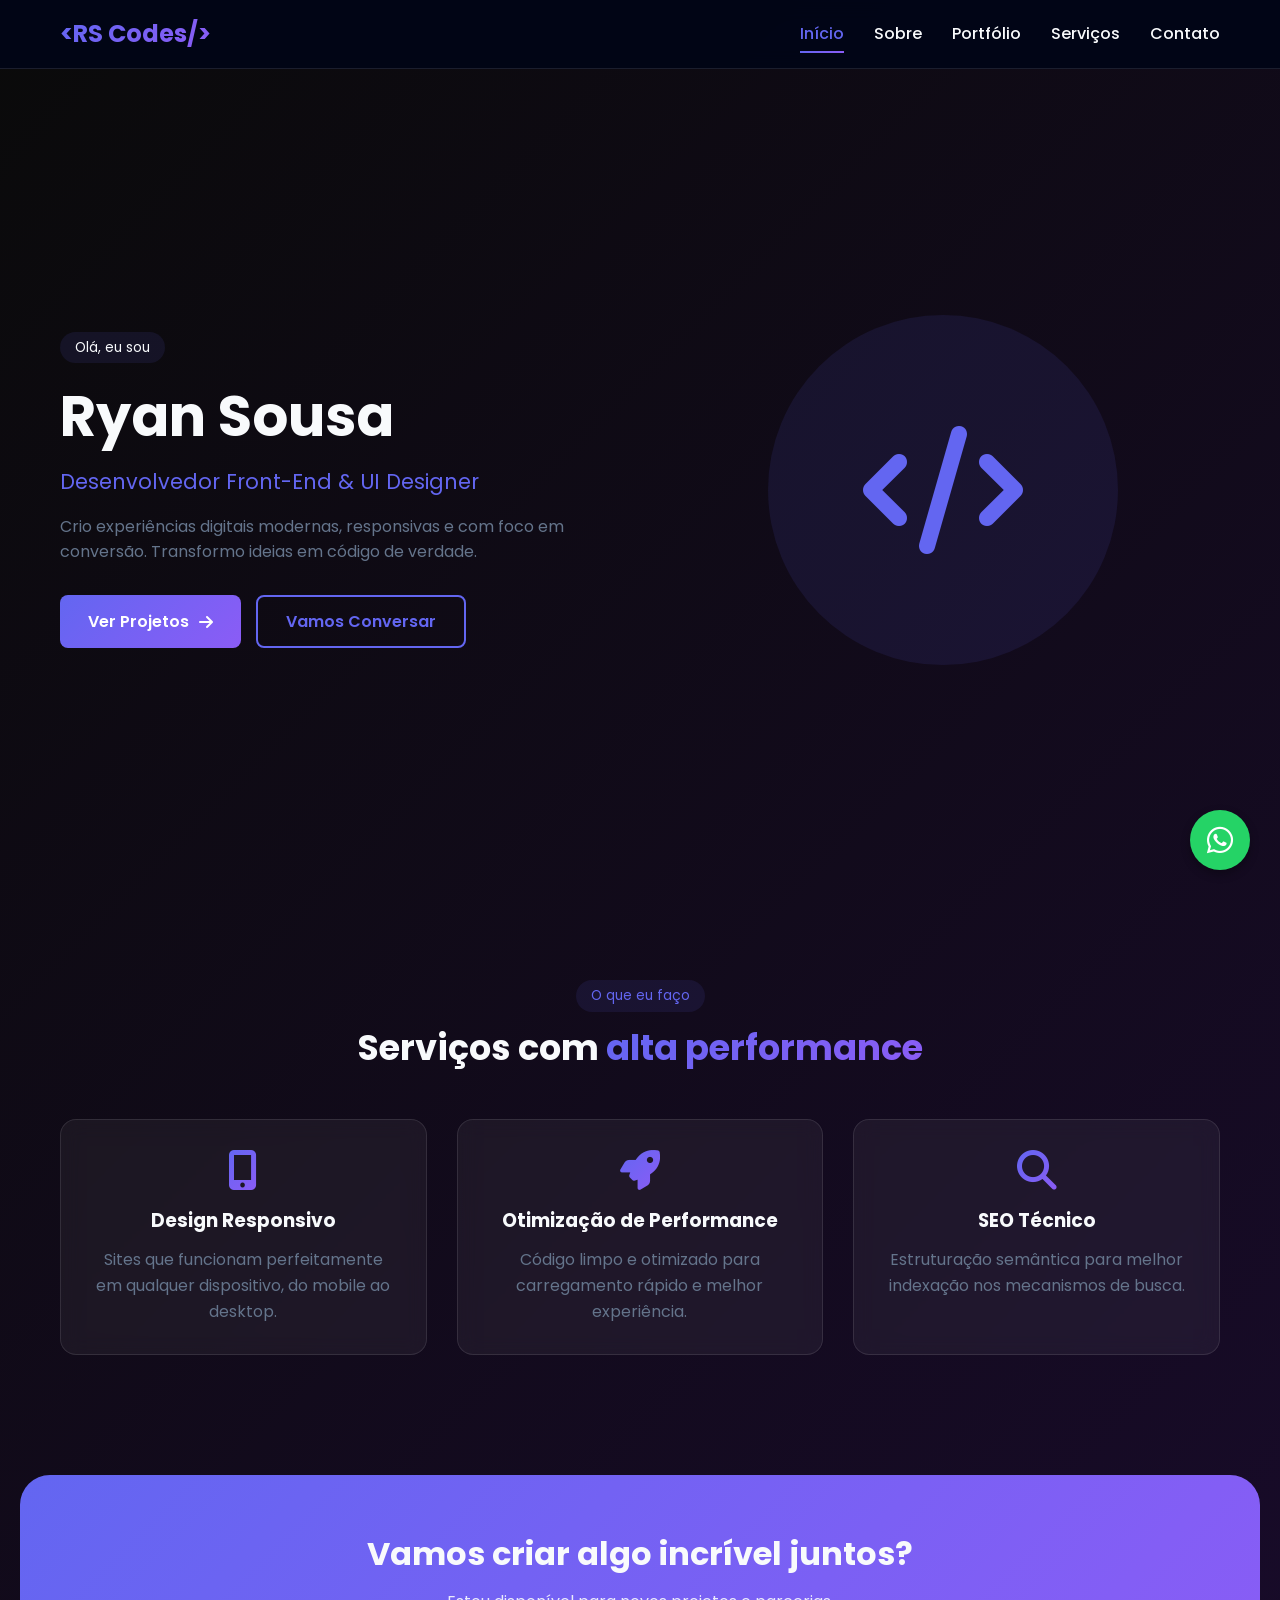
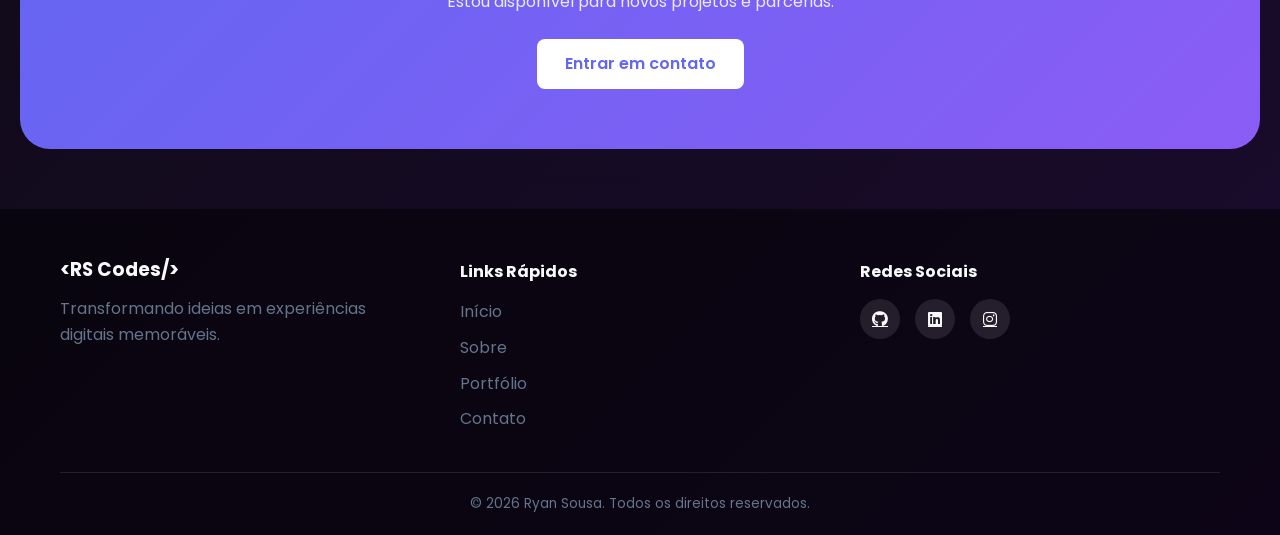
==== commit 5971ffbd: "favicon" ====
--- a/index.html
+++ b/index.html
@@ -19,7 +19,7 @@
     <meta name="author" content="Lucas Mendes">
     <meta name="robots" content="index, follow">
     <title>RS Codes | Portfólio Front-End</title>
-    <link rel="icon" type="image/x-icon" href="data:image/svg+xml,<svg xmlns='http://www.w3.org/2000/svg' viewBox='0 0 100 100'><text y='.9em' font-size='90'>⚡</text></svg>">
+    <link rel="shortcut icon" href="data:image/svg+xml,<svg xmlns='http://www.w3.org/2000/svg' viewBox='0 0 100 100'><text y='.9em' font-size='90'>⚡</text></svg>" type="image/svg+xml">
     <link rel="preconnect" href="https://fonts.googleapis.com">
     <link rel="preconnect" href="https://fonts.gstatic.com" crossorigin>
     <link href="https://fonts.googleapis.com/css2?family=Poppins:wght@300;400;500;600;700;800&display=swap" rel="stylesheet">
--- a/css/style.css
+++ b/css/style.css
@@ -1,6 +1,4 @@
-/* ============================================
-   VARIÁVEIS E RESET
-   ============================================ */
+/* VARIÁVEIS E RESET */
 :root {
     --primary: #6366f1;
     --primary-dark: #4f46e5;
@@ -26,7 +24,9 @@
 
 body {
     font-family: 'Poppins', sans-serif;
-    background: var(--darker);
+    background: linear-gradient(135deg, #0a0a0a, #1a0b2e, #0a0a0a);
+    background-size: 200% 200%;
+    animation: gradientShift 8s ease infinite;
     color: var(--light);
     line-height: 1.6;
     overflow-x: hidden;
@@ -38,9 +38,7 @@
     padding: 0 20px;
 }
 
-/* ============================================
-   TIPOGRAFIA
-   ============================================ */
+/* TIPOGRAFIA  */
 h1, h2, h3 {
     font-weight: 700;
     line-height: 1.2;
@@ -72,9 +70,7 @@
     font-size: 2.2rem;
 }
 
-/* ============================================
-   NAVBAR
-   ============================================ */
+/* NAVBAR */
 .navbar {
     position: fixed;
     top: 0;
@@ -140,9 +136,7 @@
     cursor: pointer;
 }
 
-/* ============================================
-   HERO SECTION
-   ============================================ */
+/* HERO SECTION */
 .hero {
     min-height: 100vh;
     display: flex;
@@ -241,9 +235,7 @@
     50% { transform: translateY(-20px); }
 }
 
-/* ============================================
-   SERVIÇOS PREVIEW
-   ============================================ */
+/* SERVIÇOS PREVIEW */
 .services-preview {
     padding: 80px 0;
 }
@@ -256,17 +248,34 @@
 
 .service-card {
     background: rgba(255, 255, 255, 0.05);
+    backdrop-filter: blur(10px);
+    border: 1px solid rgba(255, 255, 255, 0.1);
     padding: 30px;
     border-radius: 16px;
     text-align: center;
-    transition: var(--transition);
-    backdrop-filter: blur(10px);
+    transition: all 0.4s ease;
+    position: relative;
+    overflow: hidden;
+}
+.service-card::before {
+    content: '';
+    position: absolute;
+    top: 0;
+    left: -100%;
+    width: 100%;
+    height: 100%;
+    background: linear-gradient(90deg, transparent, rgba(255, 255, 255, 0.2), transparent);
+    transition: left 0.6s ease;
+}
+
+.service-card:hover::before {
+    left: 100%; 
 }
 
 .service-card:hover {
-    transform: translateY(-10px);
-    background: rgba(255, 255, 255, 0.08);
-    box-shadow: var(--shadow);
+    transform: translateY(-10px) scale(1.05) !important;
+    border: 1px solid rgba(99, 102, 241, 0.5) !important;
+    box-shadow: 0 20px 40px rgba(0, 0, 0, 0.4), 0 0 20px rgba(99, 102, 241, 0.3) !important;
 }
 
 .service-card i {
@@ -286,9 +295,8 @@
     color: var(--gray);
 }
 
-/* ============================================
-   CTA SECTION
-   ============================================ */
+/* CTA SECTION */
+
 .cta {
     background: var(--gradient);
     padding: 60px 0;
@@ -312,9 +320,8 @@
     color: var(--primary);
 }
 
-/* ============================================
-   PAGE HEADER
-   ============================================ */
+/* PAGE HEADER */
+
 .page-header {
     padding: 150px 0 60px;
     text-align: center;
@@ -326,9 +333,8 @@
     margin-bottom: 15px;
 }
 
-/* ============================================
-   ABOUT PAGE
-   ============================================ */
+/* ABOUT PAGE */
+
 .about-section {
     padding: 60px 0;
 }
@@ -383,9 +389,8 @@
     color: var(--primary);
 }
 
-/* ============================================
-   SKILLS SECTION
-   ============================================ */
+/* SKILLS SECTION */
+
 .skills-section {
     padding: 60px 0;
     background: rgba(255, 255, 255, 0.02);
@@ -421,9 +426,8 @@
     transition: width 1s ease;
 }
 
-/* ============================================
-   PORTFOLIO PAGE
-   ============================================ */
+/* PORTFOLIO PAGE */
+
 .portfolio-section {
     padding: 60px 0;
 }
@@ -459,15 +463,51 @@
 
 .portfolio-card {
     background: rgba(255, 255, 255, 0.05);
+    backdrop-filter: blur(10px);
+    border: 1px solid rgba(255, 255, 255, 0.1);
     border-radius: 16px;
     overflow: hidden;
-    transition: var(--transition);
+    transition: all 0.4s ease;
     position: relative;
 }
 
+/* Brilho para portfolio-card */
+.portfolio-card::before {
+    content: '';
+    position: absolute;
+    top: 0;
+    left: -100%;
+    width: 100%;
+    height: 100%;
+    background: linear-gradient(90deg, transparent, rgba(255, 255, 255, 0.2), transparent);
+    transition: left 0.6s ease;
+    z-index: 1;
+}
+
+.portfolio-card:hover::before {
+    left: 100%;
+}
+
+/* Brilho para service-full-card */
+.service-full-card::before {
+    content: '';
+    position: absolute;
+    top: 0;
+    left: -100%;
+    width: 100%;
+    height: 100%;
+    background: linear-gradient(90deg, transparent, rgba(255, 255, 255, 0.2), transparent);
+    transition: left 0.6s ease;
+}
+
+.service-full-card:hover::before {
+    left: 100%;
+}
+
 .portfolio-card:hover {
-    transform: translateY(-5px);
-    box-shadow: var(--shadow);
+    transform: translateY(-10px) scale(1.05) !important;
+    border: 1px solid rgba(99, 102, 241, 0.5) !important;
+    box-shadow: 0 20px 40px rgba(0, 0, 0, 0.4), 0 0 20px rgba(99, 102, 241, 0.3) !important;
 }
 
 .card-image {
@@ -521,9 +561,8 @@
     opacity: 1;
 }
 
-/* ============================================
-   SERVICES FULL PAGE
-   ============================================ */
+/* SERVICES FULL PAGE */
+
 .services-full {
     padding: 60px 0;
 }
@@ -536,15 +575,20 @@
 
 .service-full-card {
     background: rgba(255, 255, 255, 0.05);
+    backdrop-filter: blur(10px);
+    border: 1px solid rgba(255, 255, 255, 0.1);
     padding: 30px;
     border-radius: 16px;
     text-align: center;
-    transition: var(--transition);
+    transition: all 0.4s ease;
+    position: relative;
+    overflow: hidden;
 }
 
 .service-full-card:hover {
-    transform: translateY(-5px);
-    background: rgba(255, 255, 255, 0.08);
+    transform: translateY(-10px) scale(1.05) !important;
+    border: 1px solid rgba(99, 102, 241, 0.5) !important;
+    box-shadow: 0 20px 40px rgba(0, 0, 0, 0.4), 0 0 20px rgba(99, 102, 241, 0.3) !important;
 }
 
 .service-icon i {
@@ -586,9 +630,8 @@
     margin-top: 20px;
 }
 
-/* ============================================
-   FAQ SECTION
-   ============================================ */
+/* FAQ SECTION */
+
 .faq-section {
     padding: 60px 0;
     background: rgba(255, 255, 255, 0.02);
@@ -640,9 +683,7 @@
     padding: 0 20px 20px;
 }
 
-/* ============================================
-   CONTACT PAGE
-   ============================================ */
+/* CONTACT PAGE */
 .contact-section {
     padding: 60px 0;
 }
@@ -740,6 +781,7 @@
 }
 
 /* Modal */
+
 .modal {
     display: none;
     position: fixed;
@@ -794,6 +836,7 @@
 }
 
 /* Loading Spinner */
+
 .loading {
     position: relative;
     opacity: 0.7;
@@ -819,9 +862,8 @@
     to { transform: rotate(360deg); }
 }
 
-/* ============================================
-   BACK TO TOP BUTTON
-   ============================================ */
+/* BACK TO TOP BUTTON */
+
 .back-to-top {
     position: fixed;
     bottom: 30px;
@@ -848,9 +890,7 @@
     display: flex;
 }
 
-/* ============================================
-   FOOTER
-   ============================================ */
+/* FOOTER */
 footer {
     background: rgba(0, 0, 0, 0.5);
     padding: 50px 0 20px;
@@ -925,9 +965,7 @@
     font-size: 0.85rem;
 }
 
-/* ============================================
-   RESPONSIVE DESIGN
-   ============================================ */
+/* RESPONSIVE DESIGN */
 @media (max-width: 768px) {
     .menu-toggle {
         display: block;
@@ -1025,4 +1063,29 @@
     background-color: #128C7E;
     transform: scale(1.1);
     box-shadow: 0 6px 15px rgba(0, 0, 0, 0.4);
-}+}
+
+    /* EFEITO PARA OS CARDS */
+
+.service-card, .portfolio-card, .service-full-card, .info-item {
+    transition: opacity 0.6s ease, transform 0.6s ease;
+}
+
+.service-card, .portfolio-card, .service-full-card, .info-item {
+    backface-visibility: hidden;
+    -webkit-font-smoothing: antialiased;
+}
+
+/* BACKGROUND ANIMADO */
+
+@keyframes gradientShift {
+    0% {
+        background-position: 0% 50%;
+    }
+    50% {
+        background-position: 100% 50%;
+    }
+    100% {
+        background-position: 0% 50%;
+    }
+}
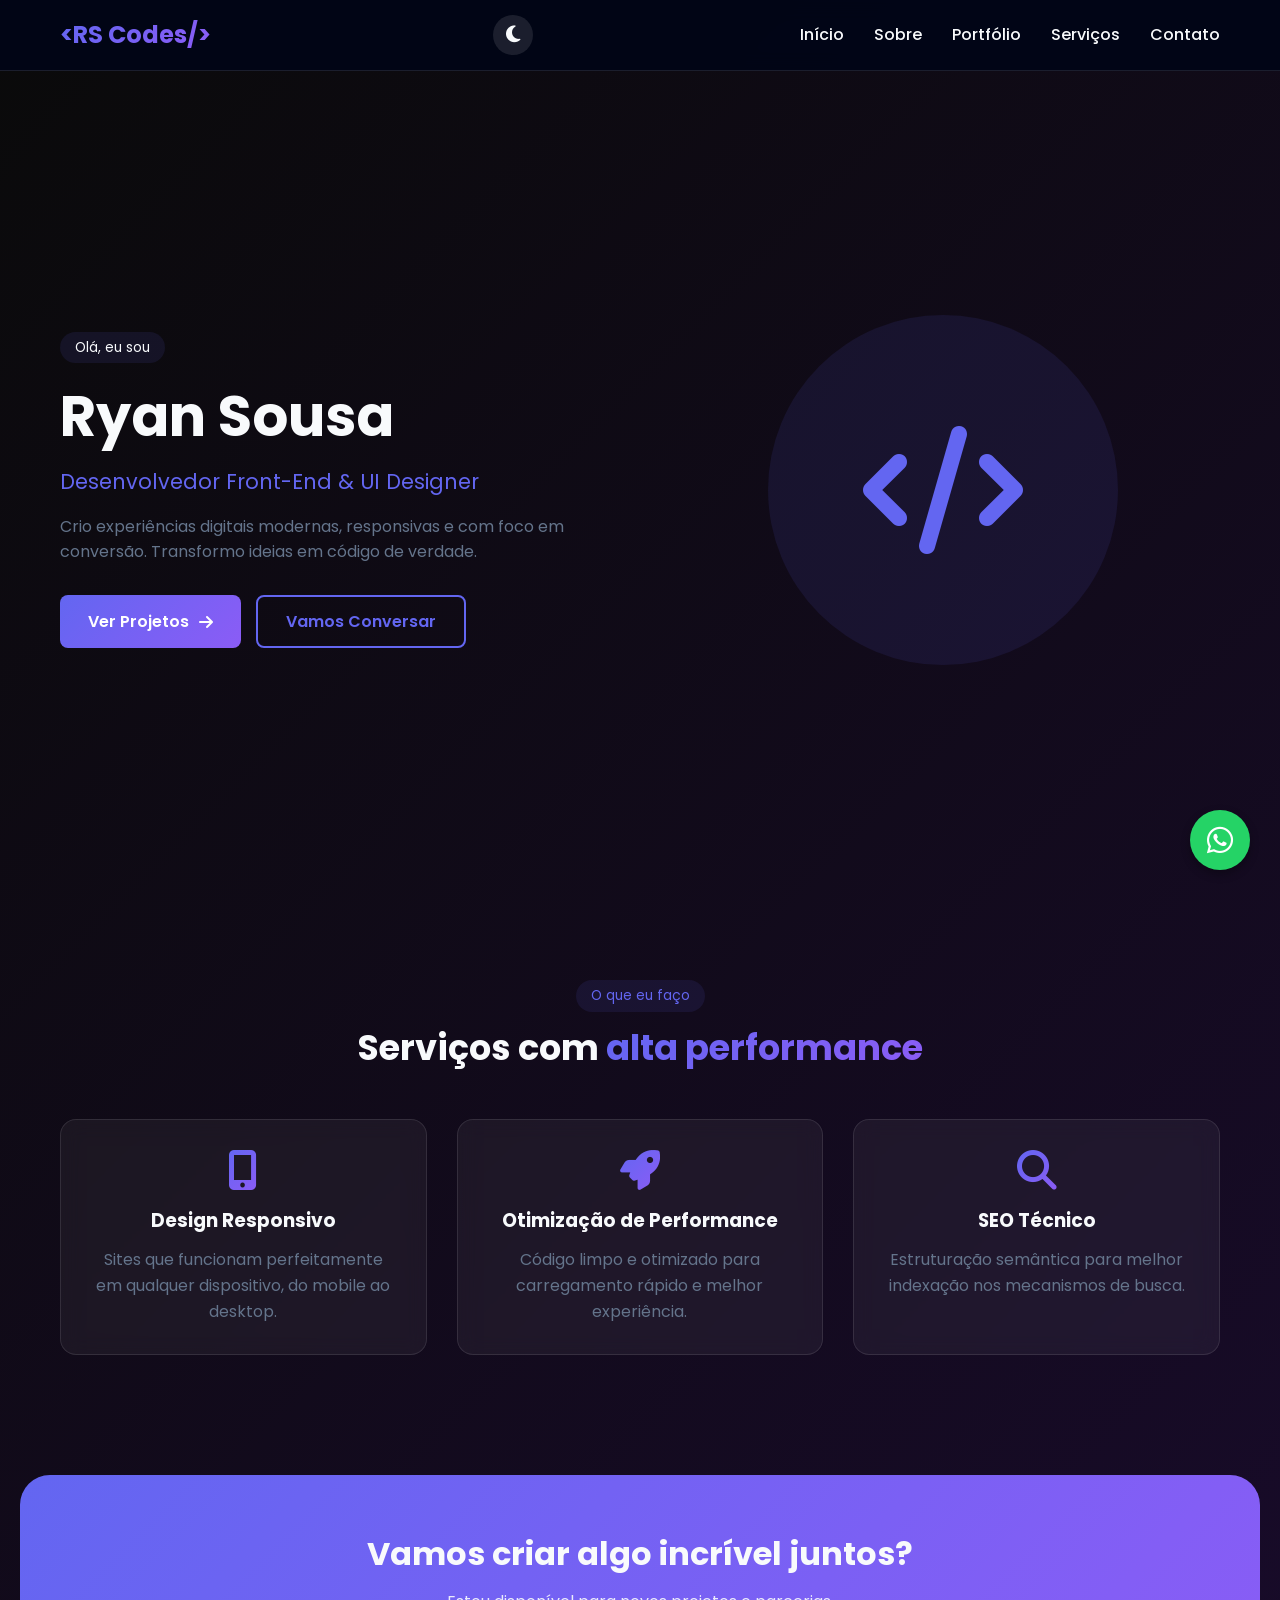
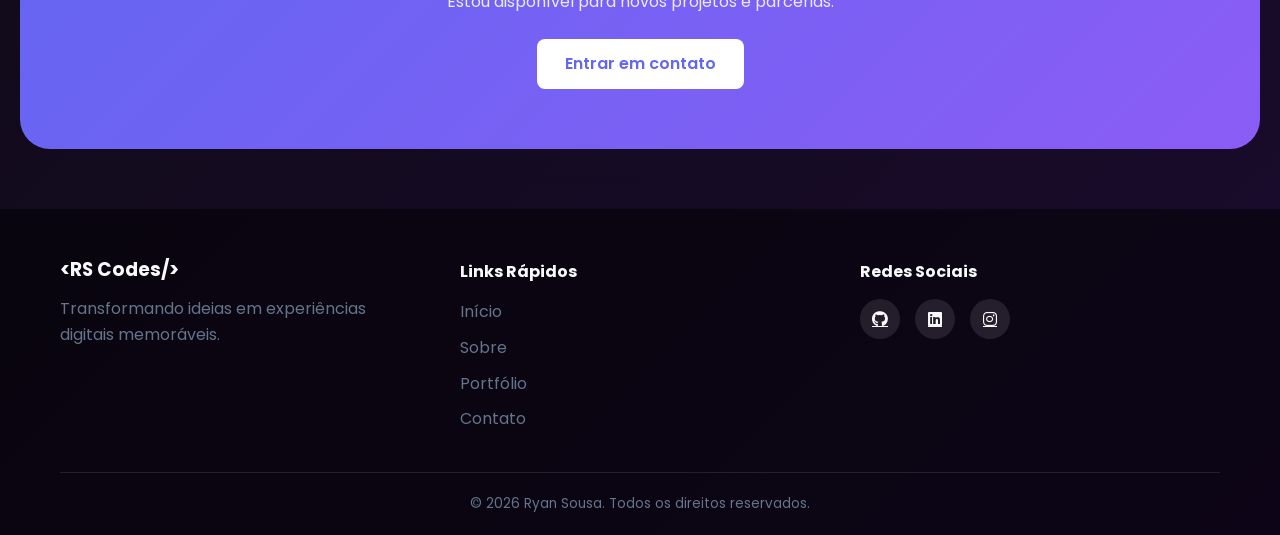
==== commit 3ff4ab19: "Finaliza site com modo claro/escuro, animações e glassmorphism" ====
--- a/index.html
+++ b/index.html
@@ -2,21 +2,19 @@
 <html lang="pt-br">
 <head>
     <!-- Google tag (gtag.js) -->
-<script async src="https://www.googletagmanager.com/gtag/js?id=G-TCRQMW9Z9D"></script>
-<script>
-window.dataLayer = window.dataLayer || [];
-function gtag(){dataLayer.push(arguments);}
-gtag('js', new Date());
-
-gtag('config', 'G-TCRQMW9Z9D');
-</script>
-
+    <script async src="https://www.googletagmanager.com/gtag/js?id=G-TCRQMW9Z9D"></script>
+    <script>
+        window.dataLayer = window.dataLayer || [];
+        function gtag(){dataLayer.push(arguments);}
+        gtag('js', new Date());
+        gtag('config', 'G-TCRQMW9Z9D');
+    </script>
 
     <meta charset="UTF-8">
     <meta name="viewport" content="width=device-width, initial-scale=1.0, user-scalable=yes">
     <meta name="description" content="Portfólio profissional de desenvolvedor front-end especializado em criação de sites responsivos e experiências digitais incríveis.">
     <meta name="keywords" content="desenvolvedor front-end, portfólio, programador, web design, UX/UI">
-    <meta name="author" content="Lucas Mendes">
+    <meta name="author" content="Ryan Sousa">
     <meta name="robots" content="index, follow">
     <title>RS Codes | Portfólio Front-End</title>
     <link rel="shortcut icon" href="data:image/svg+xml,<svg xmlns='http://www.w3.org/2000/svg' viewBox='0 0 100 100'><text y='.9em' font-size='90'>⚡</text></svg>" type="image/svg+xml">
@@ -26,17 +24,6 @@
     <link rel="stylesheet" href="https://cdnjs.cloudflare.com/ajax/libs/font-awesome/6.4.0/css/all.min.css">
     <link rel="stylesheet" href="css/style.css">
 </head>
-
-    <!-- Botão WhatsApp Flutuante -->
-    <a href="https://wa.me/55999999999999?text=Olá!%20Vi%20seu%20portfólio%20e%20gostaria%20de%20mais%20informações!" 
-    class="whatsapp-float" 
-    target="_blank"
-    aria-label="Fale conosco pelo WhatsApp">
-        <i class="fab fa-whatsapp"></i>
-    </a>    
-
-    <script src="js/main.js"></script>
-</body>
 <body>
     <header>
         <nav class="navbar">
@@ -46,6 +33,9 @@
                 </div>
                 <button class="menu-toggle" id="menuToggle" aria-label="Abrir menu">
                     <i class="fas fa-bars"></i>
+                </button>
+                <button class="theme-toggle" id="themeToggle" aria-label="Alternar tema">
+                    <i class="fas fa-moon"></i>
                 </button>
                 <ul class="nav-menu" id="navMenu">
                     <li><a href="index.html" class="active">Início</a></li>
@@ -134,8 +124,8 @@
                     <h4>Redes Sociais</h4>
                     <div class="social-icons">
                         <a href="https://github.com/Rsa-olimpio" aria-label="GitHub"><i class="fab fa-github"></i></a>
-                        <a href="https://www.linkedin.com/in/ryan-sousa-7a5516334?utm_source=share_via&utm_content=profile&utm_medium=member_android" aria-label="LinkedIn"><i class="fab fa-linkedin"></i></a>
-                        <a href="https://www.instagram.com/_ryans9?igsh=NmV2YW9lNHRuY3Vz" aria-label="Instagram"><i class="fab fa-instagram"></i></a>
+                        <a href="https://www.linkedin.com/in/ryan-sousa-7a5516334" aria-label="LinkedIn"><i class="fab fa-linkedin"></i></a>
+                        <a href="https://www.instagram.com/_ryans9" aria-label="Instagram"><i class="fab fa-instagram"></i></a>
                     </div>
                 </div>
             </div>
@@ -145,10 +135,18 @@
         </div>
     </footer>
 
+    <!-- Botão WhatsApp Flutuante -->
+    <a href="https://wa.me/55999999999999?text=Olá!%20Vi%20seu%20portfólio%20e%20gostaria%20de%20mais%20informações!" 
+    class="whatsapp-float" 
+    target="_blank"
+    aria-label="Fale conosco pelo WhatsApp">
+        <i class="fab fa-whatsapp"></i>
+    </a>
+
     <button id="backToTop" class="back-to-top" aria-label="Voltar ao topo">
         <i class="fas fa-arrow-up"></i>
     </button>
 
     <script src="js/main.js"></script>
 </body>
-</html>
+</html>
--- a/css/style.css
+++ b/css/style.css
@@ -1018,6 +1018,27 @@
     .page-header h1 {
         font-size: 2.2rem;
     }
+
+    .navbar .container {
+    display: flex;
+    flex-wrap: wrap;
+    justify-content: space-between;
+    }
+
+    .theme-toggle {
+        order: 2;
+        margin-left: auto;
+    }
+
+    .menu-toggle {
+        order: 3;
+        margin-left: 10px;
+    }
+
+    .nav-menu {
+        order: 4;
+        width: 100%;
+    }
 }
 
 @media (max-width: 480px) {
@@ -1089,3 +1110,79 @@
         background-position: 0% 50%;
     }
 }
+
+/* BOTÃO DE TEMA (CLARO/ESCURO) */
+
+.theme-toggle {
+    background: rgba(255, 255, 255, 0.1);
+    border: none;
+    color: var(--light);
+    width: 40px;
+    height: 40px;
+    border-radius: 50%;
+    cursor: pointer;
+    display: flex;
+    align-items: center;
+    justify-content: center;
+    font-size: 1.2rem;
+    transition: all 0.3s ease;
+    margin-left: 15px;
+}
+
+.theme-toggle:hover {
+    background: var(--primary);
+    transform: scale(1.1);
+}
+
+/* TEMA CLARO */
+body.light-theme {
+    --light: #1a1a2e;
+    --dark: #f8fafc;
+    --darker: #ffffff;
+    --gray: #4a5568;
+    background: linear-gradient(135deg, #f5f7fa, #e4e7f0);
+}
+
+body.light-theme .navbar {
+    background: rgba(255, 255, 255, 0.95);
+    border-bottom: 1px solid rgba(0, 0, 0, 0.1);
+}
+
+body.light-theme .service-card,
+body.light-theme .portfolio-card,
+body.light-theme .service-full-card {
+    background: rgba(255, 255, 255, 0.8);
+    border: 1px solid rgba(0, 0, 0, 0.1);
+}
+
+body.light-theme .service-card p,
+body.light-theme .portfolio-card p {
+    color: #4a5568;
+}
+
+body.light-theme .footer-info p,
+body.light-theme .footer-links a {
+    color: #4a5568;
+}
+
+body.light-theme .footer-links a:hover {
+    color: var(--primary);
+}
+
+body.light-theme .contact-form {
+    background: rgba(255, 255, 255, 0.9);
+}
+
+body.light-theme .form-group input,
+body.light-theme .form-group textarea {
+    background: rgba(0, 0, 0, 0.05);
+    color: #1a1a2e;
+}
+
+body.light-theme .info-item p {
+    color: #4a5568;
+}
+
+body.light-theme .faq-item {
+    background: rgba(0, 0, 0, 0.05);
+}
